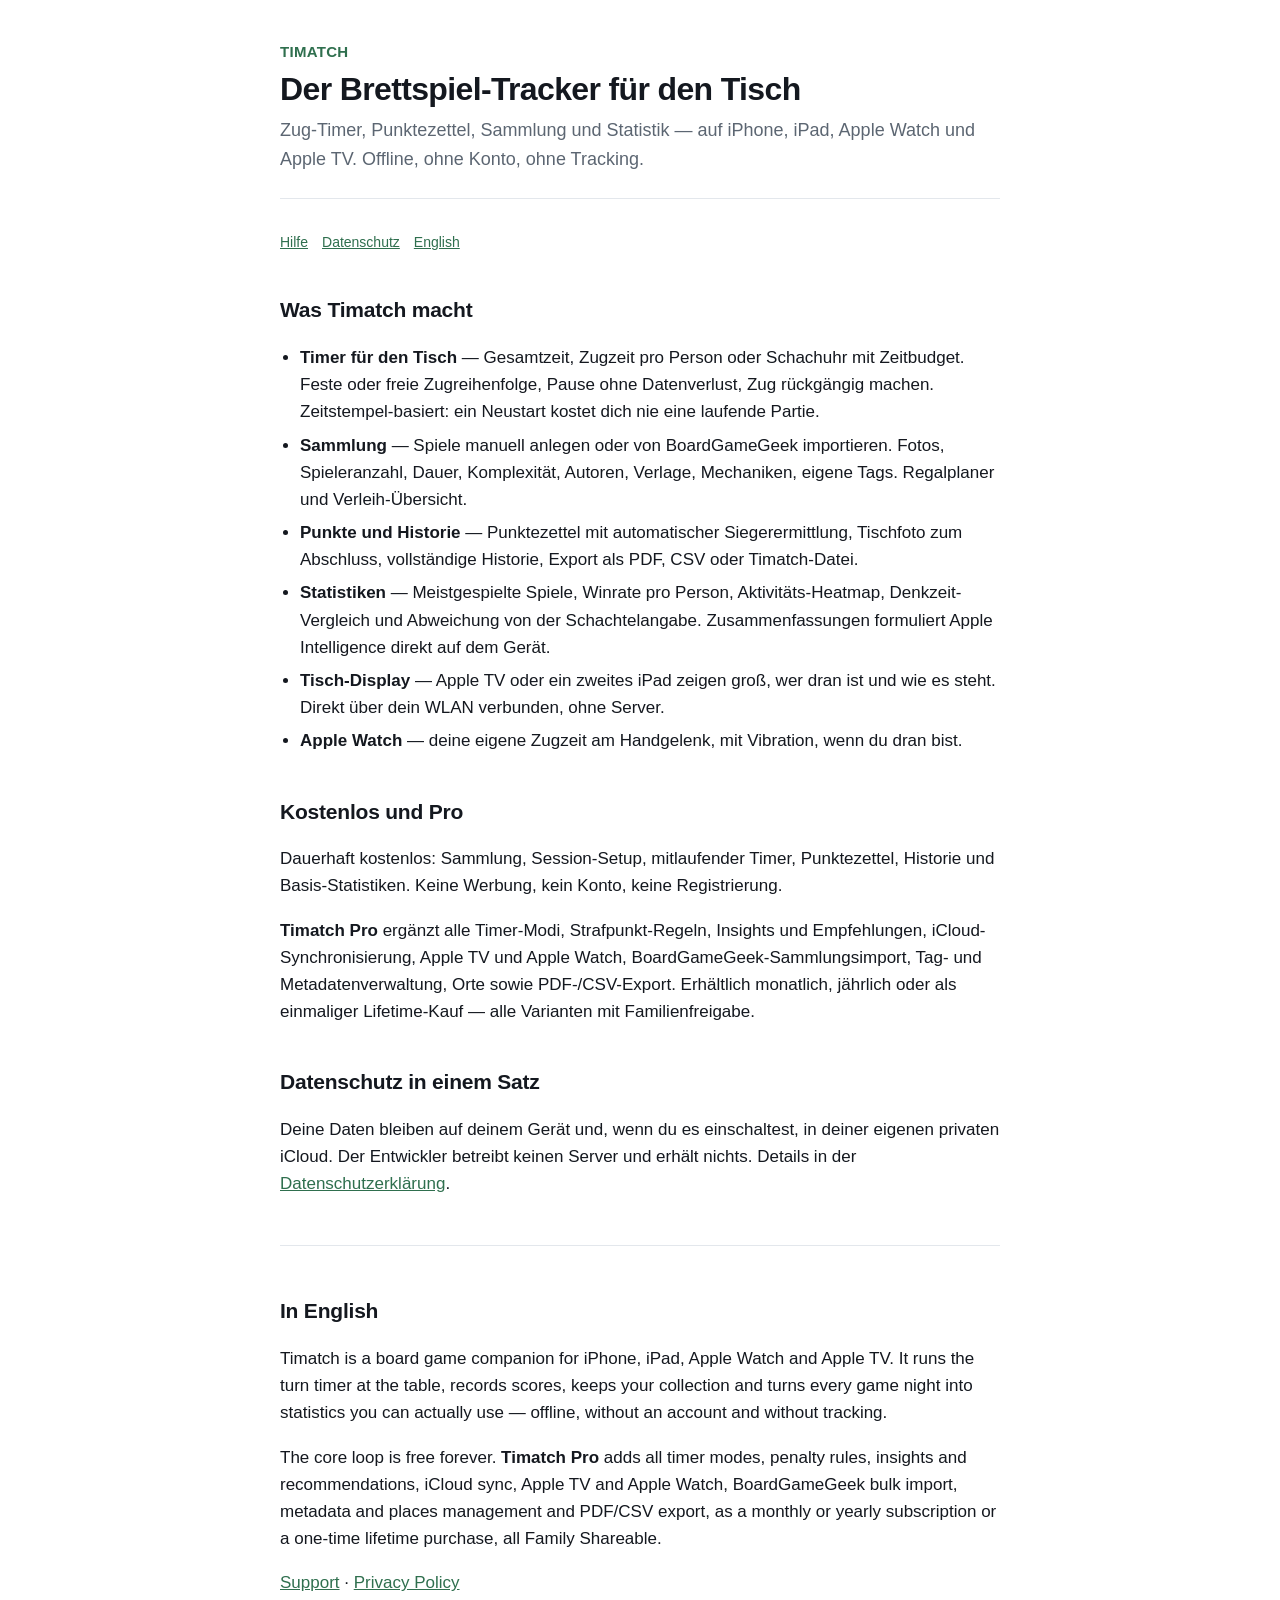
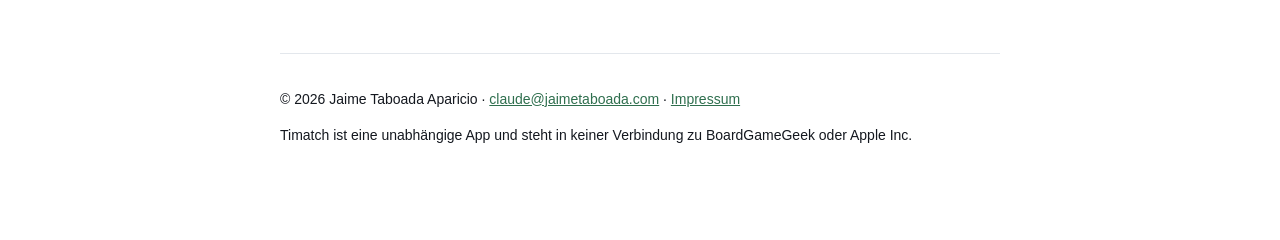
==== index.html @ 132d38d6 "Add Timatch website (landing, support and privacy pages, DE + EN)" ====
<!DOCTYPE html>
<html lang="de">
<head>
<meta charset="utf-8">
<meta name="viewport" content="width=device-width, initial-scale=1">
<title>Timatch — Brettspiel-Tracker für iPhone, iPad, Apple Watch und Apple TV</title>
<meta name="description" content="Timatch hält jeden Spieleabend fest: Zug-Timer, Punktezettel, Sammlung und Statistik. Offline, ohne Konto, ohne Tracking.">
<link rel="stylesheet" href="style.css">
<meta name="robots" content="noindex, nofollow">
</head>
<body>
<div class="wrap">

<header class="site">
  <p class="brand">Timatch</p>
  <h1>Der Brettspiel-Tracker für den Tisch</h1>
  <p class="lede">Zug-Timer, Punktezettel, Sammlung und Statistik — auf iPhone, iPad, Apple&nbsp;Watch und Apple&nbsp;TV. Offline, ohne Konto, ohne Tracking.</p>
</header>

<p class="langbar"><a href="hilfe.html">Hilfe</a><a href="datenschutz.html">Datenschutz</a><a href="#english">English</a></p>

<h2>Was Timatch macht</h2>
<ul>
<li><strong>Timer für den Tisch</strong> — Gesamtzeit, Zugzeit pro Person oder Schachuhr mit Zeitbudget. Feste oder freie Zugreihenfolge, Pause ohne Datenverlust, Zug rückgängig machen. Zeitstempel-basiert: ein Neustart kostet dich nie eine laufende Partie.</li>
<li><strong>Sammlung</strong> — Spiele manuell anlegen oder von BoardGameGeek importieren. Fotos, Spieleranzahl, Dauer, Komplexität, Autoren, Verlage, Mechaniken, eigene Tags. Regalplaner und Verleih-Übersicht.</li>
<li><strong>Punkte und Historie</strong> — Punktezettel mit automatischer Siegerermittlung, Tischfoto zum Abschluss, vollständige Historie, Export als PDF, CSV oder Timatch-Datei.</li>
<li><strong>Statistiken</strong> — Meistgespielte Spiele, Winrate pro Person, Aktivitäts-Heatmap, Denkzeit-Vergleich und Abweichung von der Schachtelangabe. Zusammenfassungen formuliert Apple Intelligence direkt auf dem Gerät.</li>
<li><strong>Tisch-Display</strong> — Apple TV oder ein zweites iPad zeigen groß, wer dran ist und wie es steht. Direkt über dein WLAN verbunden, ohne Server.</li>
<li><strong>Apple Watch</strong> — deine eigene Zugzeit am Handgelenk, mit Vibration, wenn du dran bist.</li>
</ul>

<h2>Kostenlos und Pro</h2>
<p>Dauerhaft kostenlos: Sammlung, Session-Setup, mitlaufender Timer, Punktezettel, Historie und Basis-Statistiken. Keine Werbung, kein Konto, keine Registrierung.</p>
<p><strong>Timatch Pro</strong> ergänzt alle Timer-Modi, Strafpunkt-Regeln, Insights und Empfehlungen, iCloud-Synchronisierung, Apple TV und Apple Watch, BoardGameGeek-Sammlungsimport, Tag- und Metadatenverwaltung, Orte sowie PDF-/CSV-Export. Erhältlich monatlich, jährlich oder als einmaliger Lifetime-Kauf — alle Varianten mit Familienfreigabe.</p>

<h2>Datenschutz in einem Satz</h2>
<p>Deine Daten bleiben auf deinem Gerät und, wenn du es einschaltest, in deiner eigenen privaten iCloud. Der Entwickler betreibt keinen Server und erhält nichts. Details in der <a href="datenschutz.html">Datenschutzerklärung</a>.</p>

<hr style="border:none;border-top:1px solid var(--line);margin:48px 0">

<h2 id="english">In English</h2>
<p>Timatch is a board game companion for iPhone, iPad, Apple Watch and Apple TV. It runs the turn timer at the table, records scores, keeps your collection and turns every game night into statistics you can actually use — offline, without an account and without tracking.</p>
<p>The core loop is free forever. <strong>Timatch Pro</strong> adds all timer modes, penalty rules, insights and recommendations, iCloud sync, Apple TV and Apple Watch, BoardGameGeek bulk import, metadata and places management and PDF/CSV export, as a monthly or yearly subscription or a one-time lifetime purchase, all Family Shareable.</p>
<p><a href="support.html">Support</a> · <a href="privacy.html">Privacy Policy</a></p>

<footer class="site">
  <p>© 2026 Jaime Taboada Aparicio · <a href="mailto:claude@jaimetaboada.com">claude@jaimetaboada.com</a> · <a href="https://jaimetaboada.com/impressum.html">Impressum</a></p>
  <p>Timatch ist eine unabhängige App und steht in keiner Verbindung zu BoardGameGeek oder Apple Inc.</p>
</footer>

</div>
</body>
</html>
---- style.css ----
:root {
  --ink: #14181f;
  --muted: #5c6672;
  --line: #e3e7ec;
  --bg: #ffffff;
  --accent: #2f6f4e;
  --accent-soft: #eef5f1;
}

@media (prefers-color-scheme: dark) {
  :root {
    --ink: #eef1f5;
    --muted: #9aa5b1;
    --line: #2a313a;
    --bg: #14181f;
    --accent: #6fbf94;
    --accent-soft: #1c2a23;
  }
}

* { box-sizing: border-box; }

html { -webkit-text-size-adjust: 100%; }

body {
  margin: 0;
  padding: 0 20px 80px;
  background: var(--bg);
  color: var(--ink);
  font: 17px/1.6 -apple-system, BlinkMacSystemFont, "Segoe UI", Roboto, Helvetica, Arial, sans-serif;
}

.wrap { max-width: 720px; margin: 0 auto; }

header.site {
  padding: 40px 0 24px;
  border-bottom: 1px solid var(--line);
  margin-bottom: 32px;
}

header.site .brand {
  font-size: 15px;
  font-weight: 600;
  letter-spacing: 0.02em;
  text-transform: uppercase;
  color: var(--accent);
  margin: 0 0 6px;
}

h1 { font-size: 32px; line-height: 1.2; margin: 0 0 8px; letter-spacing: -0.02em; }
h2 { font-size: 21px; margin: 40px 0 10px; letter-spacing: -0.01em; }
h3 { font-size: 17px; margin: 26px 0 6px; }

p, li { color: var(--ink); }

.lede { color: var(--muted); font-size: 18px; margin: 0; }

.meta { color: var(--muted); font-size: 14px; margin: 6px 0 0; }

a { color: var(--accent); }

ul { padding-left: 20px; }
li { margin: 6px 0; }

.card {
  background: var(--accent-soft);
  border: 1px solid var(--line);
  border-radius: 12px;
  padding: 18px 20px;
  margin: 24px 0;
}

.card p:first-child { margin-top: 0; }
.card p:last-child { margin-bottom: 0; }

table { border-collapse: collapse; width: 100%; margin: 18px 0; font-size: 15px; }
th, td { text-align: left; padding: 10px 12px; border-bottom: 1px solid var(--line); vertical-align: top; }
th { color: var(--muted); font-weight: 600; }

.langbar { font-size: 14px; margin-bottom: 28px; }
.langbar a { margin-right: 14px; }

footer.site {
  margin-top: 56px;
  padding-top: 20px;
  border-top: 1px solid var(--line);
  color: var(--muted);
  font-size: 14px;
}

.todo {
  border-left: 3px solid #d9822b;
  background: rgba(217, 130, 43, 0.08);
  padding: 12px 16px;
  margin: 18px 0;
  font-size: 15px;
}
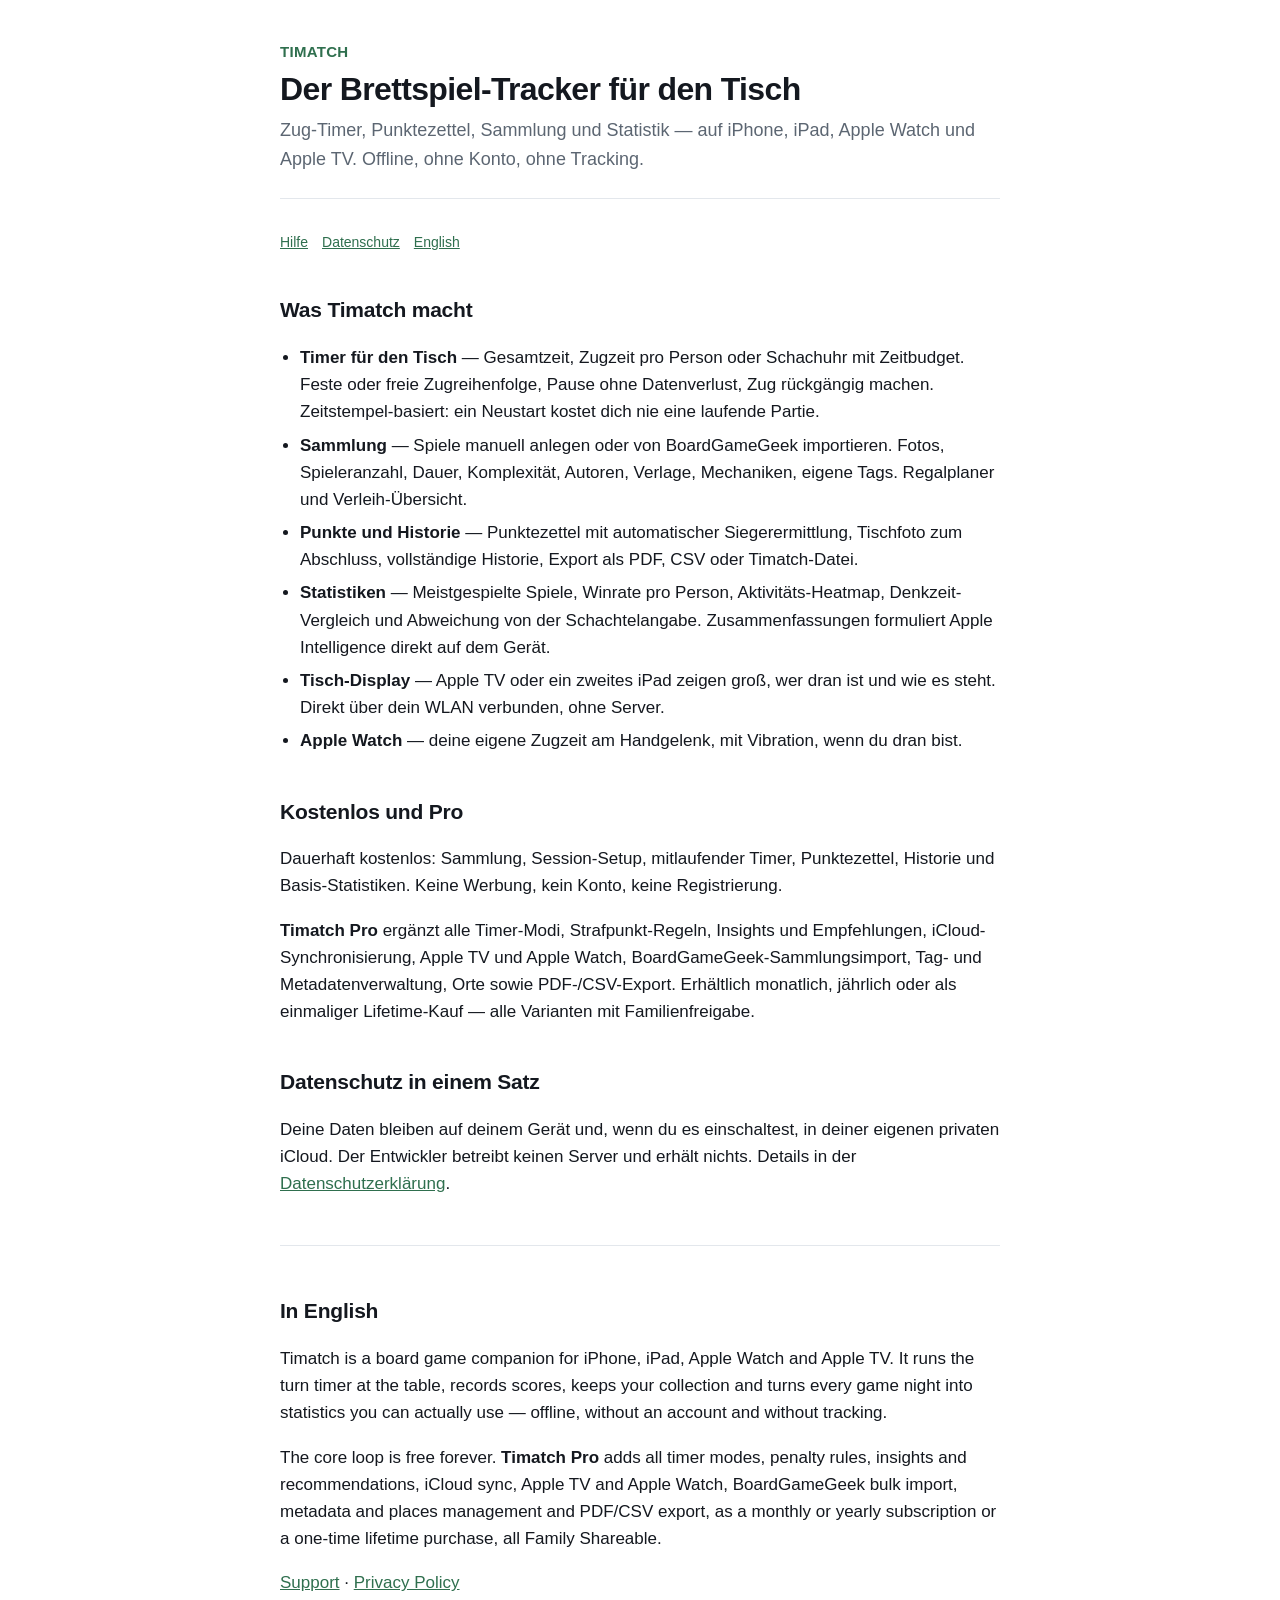
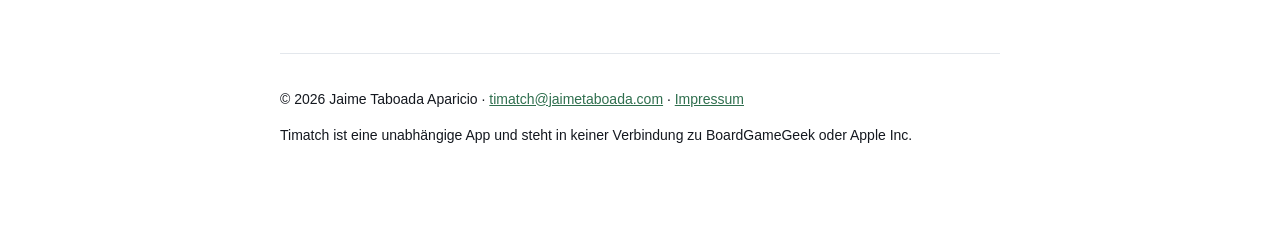
==== commit 6c31259b: "Use timatch@jaimetaboada.com as contact address" ====
--- a/index.html
+++ b/index.html
@@ -44,7 +44,7 @@
 <p><a href="support.html">Support</a> · <a href="privacy.html">Privacy Policy</a></p>
 
 <footer class="site">
-  <p>© 2026 Jaime Taboada Aparicio · <a href="mailto:claude@jaimetaboada.com">claude@jaimetaboada.com</a> · <a href="https://jaimetaboada.com/impressum.html">Impressum</a></p>
+  <p>© 2026 Jaime Taboada Aparicio · <a href="mailto:timatch@jaimetaboada.com">timatch@jaimetaboada.com</a> · <a href="https://jaimetaboada.com/impressum.html">Impressum</a></p>
   <p>Timatch ist eine unabhängige App und steht in keiner Verbindung zu BoardGameGeek oder Apple Inc.</p>
 </footer>
 
